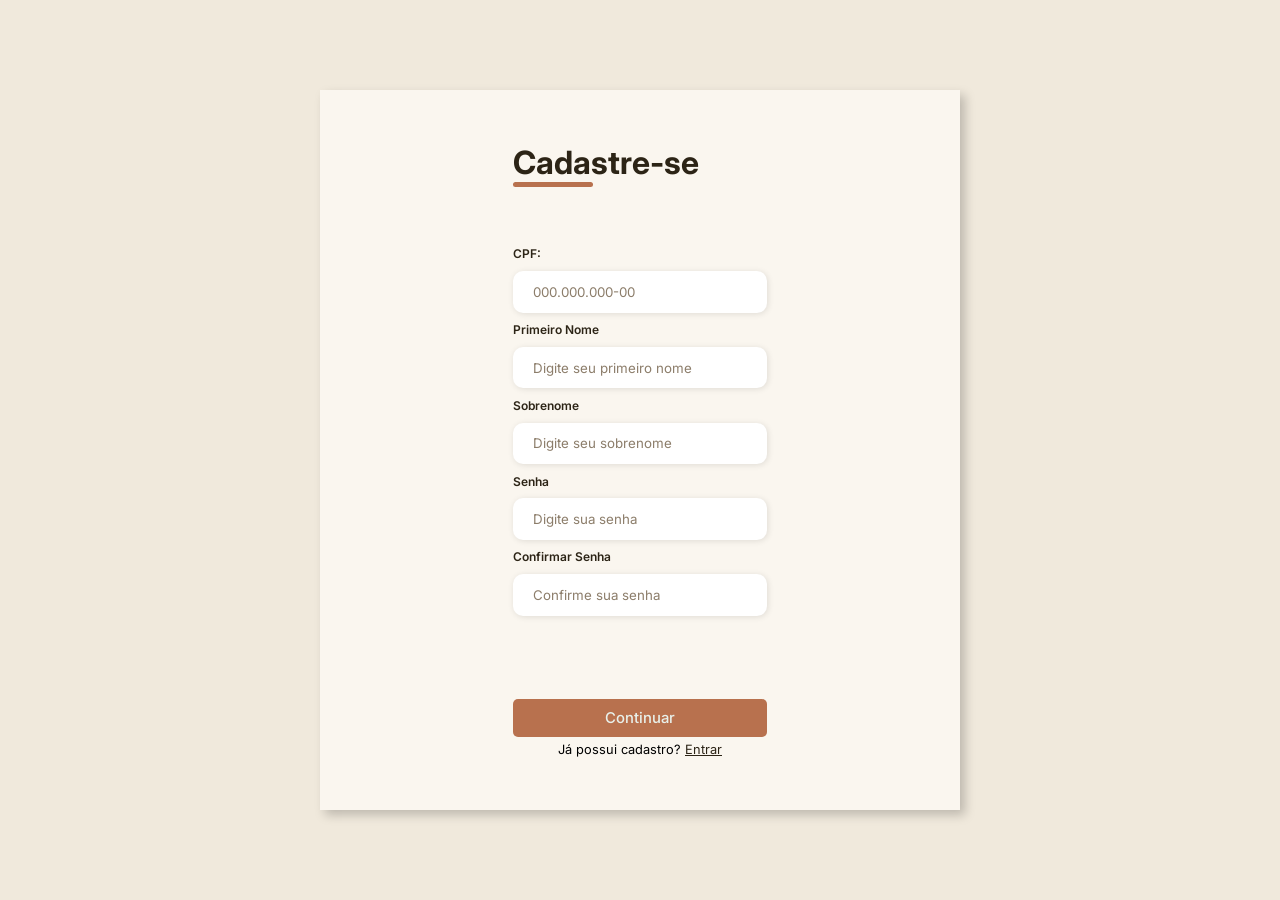
==== pages/telaCadastro.html @ 6eecf86d "update" ====
<!DOCTYPE html>
<html lang="pt-br">
<head>
    <meta charset="UTF-8">
    <meta name="viewport" content="width=device-width, initial-scale=1.0">
    <title>Cadastro</title>
    <link rel="shortcut icon" href="../images/userFavicon.png" type="image/x-icon">
    <link rel="stylesheet" href="loginCadastro.css">
</head>
<body>
    <div class="container">
        <div class="form-image">
            <img src="../images/drDoomStudying.png">
        </div>
        <div class="form">
            <form action="#">
                <div class="form-header">
                    <div class="title">
                        <h1>Cadastre-se</h1>
                    </div>
                </div>

                <div class="input-group">
                    <div class="input-box">
                        <label for="cpf">CPF:</label>
                        <input onkeydown="formatarCPF()" id="cpf" type="text" maxlength="11" name="cpf" placeholder="000.000.000-00" required>

                        <label for="firstname">Primeiro Nome</label>
                        <input id="firstname" type="text" name="firstname" placeholder="Digite seu primeiro nome" required>

                        <label for="lastname">Sobrenome</label>
                        <input id="lastname" type="text" name="lastname" placeholder="Digite seu sobrenome" required>

                        <label for="password">Senha</label>
                        <input id="password" type="password" name="password" placeholder="Digite sua senha" required>

                        <label for="confirm-password">Confirmar Senha</label>
                        <input id="confirm-password" type="password" name="confirm-password" placeholder="Confirme sua senha" required>
                    </div>
                </div>

                <div class="continue-button">
                    <button onclick="cadastrar()"><a href="#">Continuar</a></button>
                </div>
            </form>
            <p class="link-cadastro">Já possui cadastro? <a href="telaLogin.html">Entrar</a></p>
        </div>
    </div>
    <script src="javascript.js"></script>
</body>
</html>
---- pages/loginCadastro.css ----
@import url('https://fonts.googleapis.com/css2?family=Inter:ital,opsz,wght@0,14..32,100..900;1,14..32,100..900&family=Open+Sans:ital,wght@0,300..800;1,300..800&family=Poppins:ital,wght@0,100;0,200;0,300;0,400;0,500;0,600;0,700;0,800;0,900;1,100;1,200;1,300;1,400;1,500;1,600;1,700;1,800;1,900&family=Raleway:ital,wght@0,100..900;1,100..900&family=Roboto:ital,wght@0,100..900;1,100..900&display=swap');

:root {
  --cream: #FAF6EF;
  --cream-dark: #F0E9DC;
  --white: #FFFDF9;
  --border: #DDD4C4;

  --sage: #5C7A65;
  --sage-light: #8FAF98;
  --sage-pale: #E8F0EA;

  --terracotta: #B8714E;
  --terracotta-light:#E8C4AE;
  --warm-brown: #6B4E3D;

  --text-dark: #2C2416;
  --text-mid: #5C4F3A;
  --text-light: #8C7D6A;
}

* {
    padding: 0;
    margin: 0;
    box-sizing: border-box;
    font-family: 'Inter', sans-serif;;
}

body {
    width: 100%;
    height: 100vh;
    display: flex;
    justify-content: center;
    align-items: center;
    background: var(--cream-dark);
}

.container {
    width: 80%;
    height: 80vh;
    display: flex;
    box-shadow: 5px 5px 10px rgba(0, 0, 0, .212);
}

.form-image {
    width: 50%;
    display: flex;
    justify-content: center;
    align-items: center;
    background-color: var(--sage);
    padding: 1rem;
}

.form-image img {
    width: 31rem;   
}

.form {
    width: 50%;
    display: flex;
    justify-content: center;
    align-items: center;
    flex-direction: column;
    background-color: var(--cream);
    padding: 3rem;
}

.form-header {
    margin-bottom: 3rem;
    display: flex;
    justify-content: flex-start;
}

.form-header h1 {
    color: var(--text-dark);
}

.form-header h1::after {
    content: '';
    display: block;
    width: 5rem;
    height: .3rem;
    background-color: var(--terracotta);
    margin: 0 auto;
    position: absolute;
    border-radius: 10px;
}

.input-group {
    display: flex;
    flex-wrap: wrap;
    justify-content: space-between;
    padding: 1rem 0;
}

.input-box {
    display: flex;
    flex-direction: column;
    margin-bottom: 1.1rem;   
}

.input-box input {
    margin: .6rem 0;
    padding: .8rem 1.2rem;
    border: none;
    border-radius: 10px;
    box-shadow: 1px 1px 6px #0000001c;
}

.input-box input:hover {
    background-color: #eeeeee75;
}

.input-box input:focus-visible {
    outline: 1px solid var(--terracotta);
}

.input-box label {
    font-size: .75rem;
    font-weight: 600;
    color: var(--text-dark);
}

.input-box input::placeholder {
    color: var(--text-light);
}
.continue-button button {
    width: 100%;
    margin-top: 2.5rem;
    border: none;
    background-color: var(--terracotta);
    padding: .62rem;
    border-radius: 5px;
    cursor: pointer;
}

.continue-button button:hover {
    background-color: var(--terracotta-light);
}

.continue-button button a {
    text-decoration: none;
    font-size: .93rem;
    font-weight: 500;
    color: var(--sage-pale);
}

.link-cadastro {
    margin-top: 5px;
    font-size: .8rem;
    text-align: center;
}

.link-cadastro a {
    text-decoration: underline;
    color: var(--text-dark);
}

@media screen and (max-width: 1330px) {
    .form-image {
        display: none;
    }

    .container {
        width: 50%;
    }
    .form {
        width: 100%;
    }
}

@media screen and (max-width: 1064px) {
    .container {
        width: 90%;
        height: auto;
    }
}
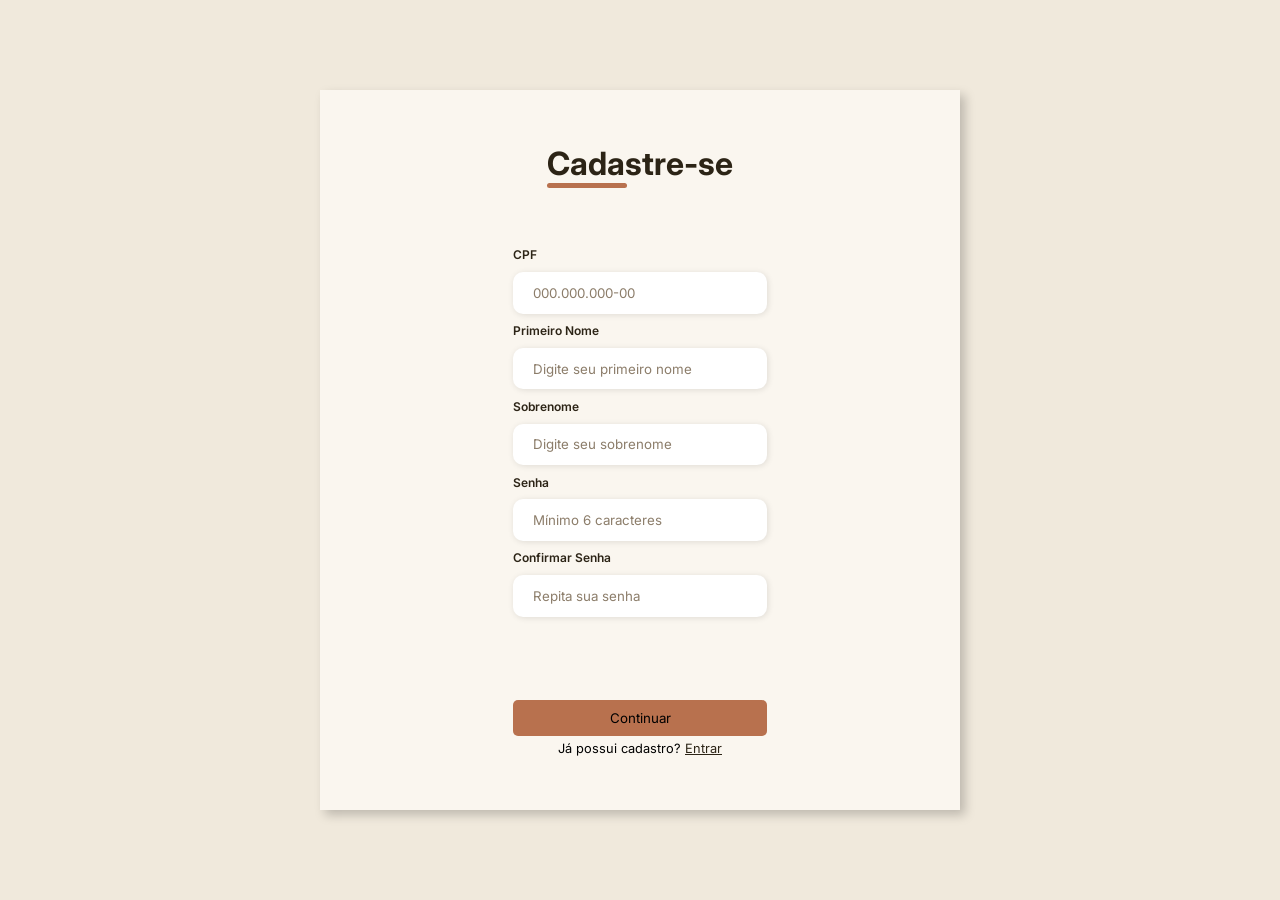
==== commit 70dab544: "update CRUD" ====
--- a/pages/telaCadastro.html
+++ b/pages/telaCadastro.html
@@ -3,49 +3,81 @@
 <head>
     <meta charset="UTF-8">
     <meta name="viewport" content="width=device-width, initial-scale=1.0">
-    <title>Cadastro</title>
+    <title>Cadastro — BiblioLivre</title>
     <link rel="shortcut icon" href="../images/userFavicon.png" type="image/x-icon">
     <link rel="stylesheet" href="loginCadastro.css">
 </head>
 <body>
     <div class="container">
         <div class="form-image">
-            <img src="../images/drDoomStudying.png">
+            <img src="../images/drDoomStudying.png" alt="Ilustração de pessoa estudando">
         </div>
+
         <div class="form">
-            <form action="#">
-                <div class="form-header">
-                    <div class="title">
-                        <h1>Cadastre-se</h1>
-                    </div>
+            <div class="form-header">
+                <div class="title">
+                    <h1>Cadastre-se</h1>
                 </div>
+            </div>
 
+            <form onsubmit="return false">
                 <div class="input-group">
                     <div class="input-box">
-                        <label for="cpf">CPF:</label>
-                        <input onkeydown="formatarCPF()" id="cpf" type="text" maxlength="11" name="cpf" placeholder="000.000.000-00" required>
+
+                        <label for="cpf">CPF</label>
+                        <input
+                            oninput="formatarCPF(this)"
+                            id="cpf"
+                            type="text"
+                            maxlength="14"
+                            name="cpf"
+                            placeholder="000.000.000-00"
+                            autocomplete="off"
+                            required>
 
                         <label for="firstname">Primeiro Nome</label>
-                        <input id="firstname" type="text" name="firstname" placeholder="Digite seu primeiro nome" required>
+                        <input
+                            id="firstname"
+                            type="text"
+                            name="firstname"
+                            placeholder="Digite seu primeiro nome"
+                            required>
 
                         <label for="lastname">Sobrenome</label>
-                        <input id="lastname" type="text" name="lastname" placeholder="Digite seu sobrenome" required>
+                        <input
+                            id="lastname"
+                            type="text"
+                            name="lastname"
+                            placeholder="Digite seu sobrenome"
+                            required>
 
                         <label for="password">Senha</label>
-                        <input id="password" type="password" name="password" placeholder="Digite sua senha" required>
+                        <input
+                            id="password"
+                            type="password"
+                            name="password"
+                            placeholder="Mínimo 6 caracteres"
+                            required>
 
                         <label for="confirm-password">Confirmar Senha</label>
-                        <input id="confirm-password" type="password" name="confirm-password" placeholder="Confirme sua senha" required>
+                        <input
+                            id="confirm-password"
+                            type="password"
+                            name="confirm-password"
+                            placeholder="Repita sua senha"
+                            required>
+
                     </div>
                 </div>
 
                 <div class="continue-button">
-                    <button onclick="cadastrar()"><a href="#">Continuar</a></button>
+                    <button type="button" onclick="cadastrar()">Continuar</button>
                 </div>
             </form>
+
             <p class="link-cadastro">Já possui cadastro? <a href="telaLogin.html">Entrar</a></p>
         </div>
     </div>
-    <script src="javascript.js"></script>
+    <script src="../javascript.js"></script>
 </body>
-</html>+</html>
--- a/pages/loginCadastro.css
+++ b/pages/loginCadastro.css
@@ -174,4 +174,26 @@
         width: 90%;
         height: auto;
     }
-}+}
+/* ── Feedback de ações (sucesso / erro) ─────────────────── */
+.feedback-msg {
+    margin-top: 14px;
+    padding: 10px 16px;
+    border-radius: 8px;
+    font-size: 0.85rem;
+    font-weight: 500;
+    text-align: center;
+    display: none;
+}
+
+.feedback-sucesso {
+    background: var(--sage-pale);
+    color: var(--sage);
+    border: 1px solid var(--sage-light);
+}
+
+.feedback-erro {
+    background: #fdecea;
+    color: #b84040;
+    border: 1px solid #f0b8b8;
+}
